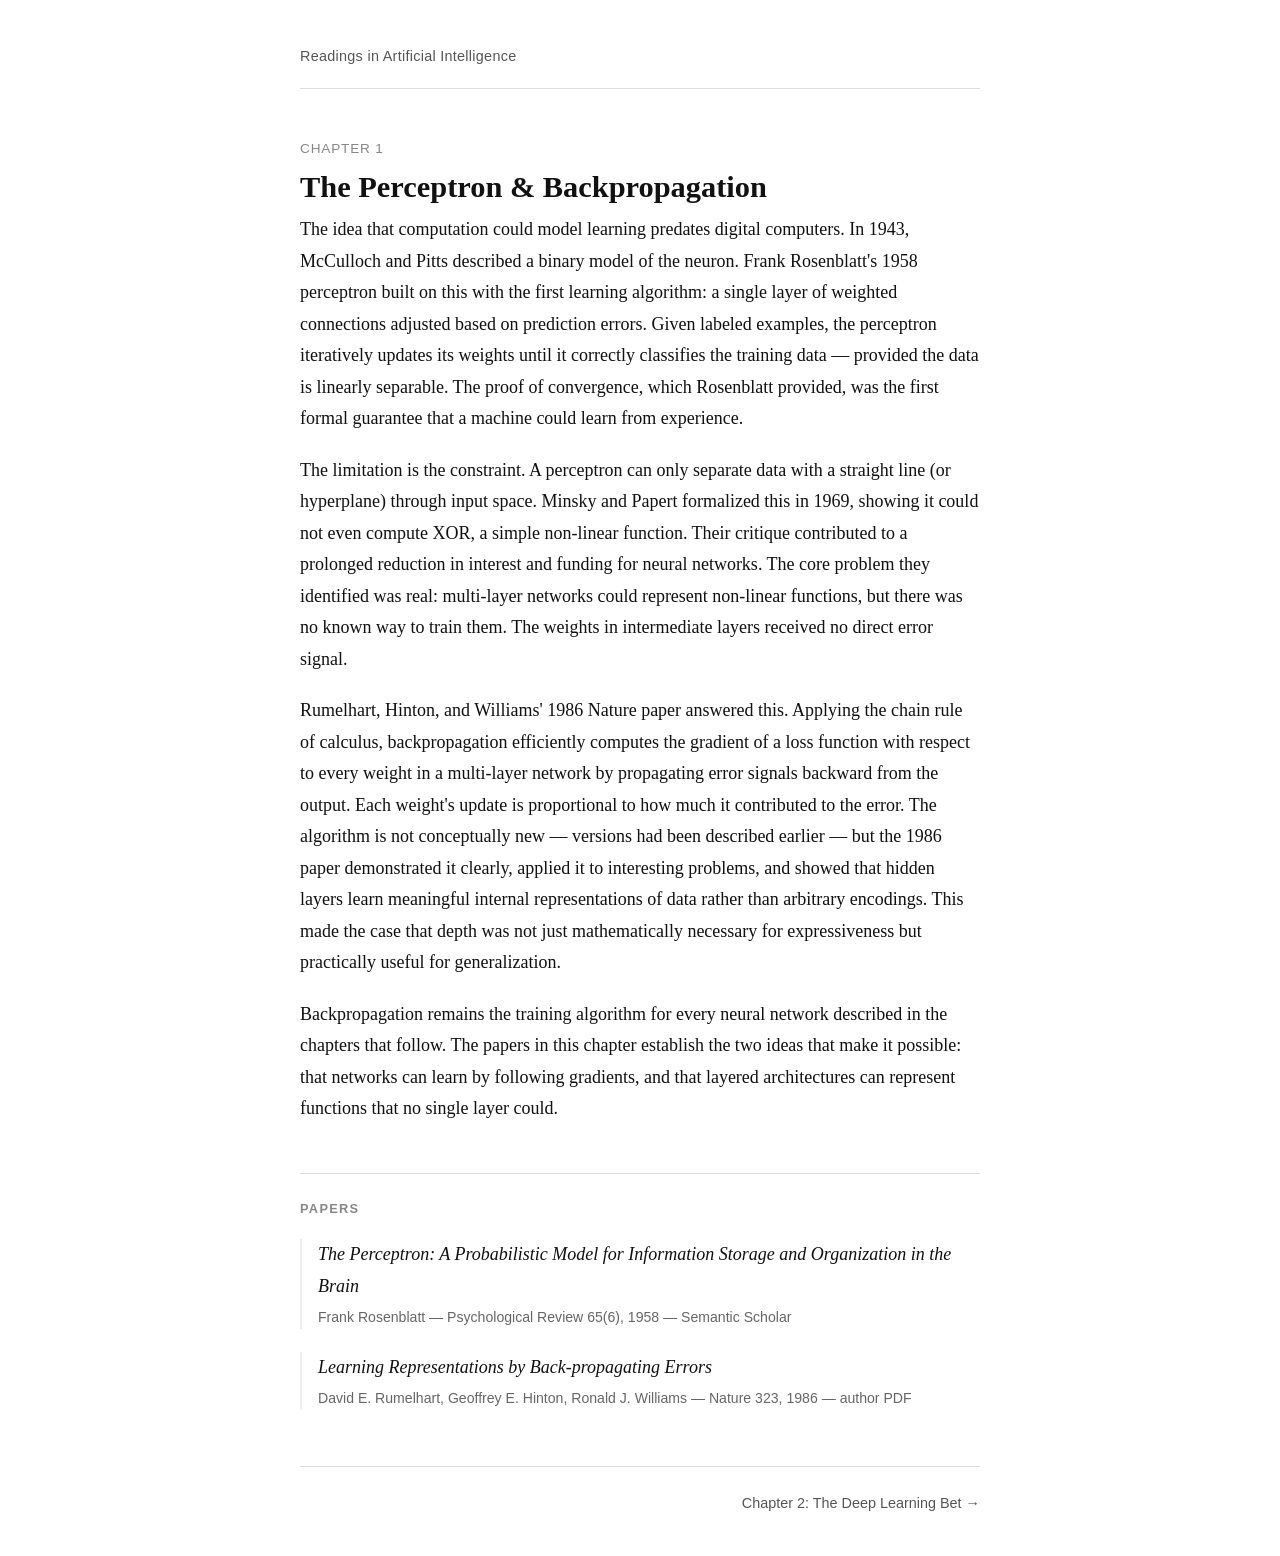
==== chapters/01-perceptron-backprop.html @ ef9a3bdb "Add initial site: 9 chapters covering foundational AI papers Plain HTML/CSS, GitHub Pages ready. Cov" ====
<!DOCTYPE html>
<html lang="en">
<head>
    <meta charset="UTF-8">
    <meta name="viewport" content="width=device-width, initial-scale=1.0">
    <meta name="description" content="The foundational papers on the perceptron and backpropagation — the learning algorithm at the heart of all modern neural networks.">
    <title>1. The Perceptron &amp; Backpropagation — Readings in AI</title>
    <link rel="stylesheet" href="../style.css">
</head>
<body>
<div class="container">

    <header>
        <a href="../index.html">Readings in Artificial Intelligence</a>
    </header>

    <div class="chapter-number">Chapter 1</div>
    <h1>The Perceptron &amp; Backpropagation</h1>

    <p>The idea that computation could model learning predates digital computers. In 1943, McCulloch and Pitts described a binary model of the neuron. Frank Rosenblatt's 1958 perceptron built on this with the first learning algorithm: a single layer of weighted connections adjusted based on prediction errors. Given labeled examples, the perceptron iteratively updates its weights until it correctly classifies the training data — provided the data is linearly separable. The proof of convergence, which Rosenblatt provided, was the first formal guarantee that a machine could learn from experience.</p>

    <p>The limitation is the constraint. A perceptron can only separate data with a straight line (or hyperplane) through input space. Minsky and Papert formalized this in 1969, showing it could not even compute XOR, a simple non-linear function. Their critique contributed to a prolonged reduction in interest and funding for neural networks. The core problem they identified was real: multi-layer networks could represent non-linear functions, but there was no known way to train them. The weights in intermediate layers received no direct error signal.</p>

    <p>Rumelhart, Hinton, and Williams' 1986 Nature paper answered this. Applying the chain rule of calculus, backpropagation efficiently computes the gradient of a loss function with respect to every weight in a multi-layer network by propagating error signals backward from the output. Each weight's update is proportional to how much it contributed to the error. The algorithm is not conceptually new — versions had been described earlier — but the 1986 paper demonstrated it clearly, applied it to interesting problems, and showed that hidden layers learn meaningful internal representations of data rather than arbitrary encodings. This made the case that depth was not just mathematically necessary for expressiveness but practically useful for generalization.</p>

    <p>Backpropagation remains the training algorithm for every neural network described in the chapters that follow. The papers in this chapter establish the two ideas that make it possible: that networks can learn by following gradients, and that layered architectures can represent functions that no single layer could.</p>

    <div class="papers">
        <h2>Papers</h2>
        <ul class="paper-list">
            <li>
                <a href="https://www.semanticscholar.org/paper/The-perceptron:-a-probabilistic-model-for-storage-Rosenblatt/5d11aad09f65431b5d3cb1d85328743c9e53ba96" rel="noopener noreferrer">
                    <span class="paper-title">The Perceptron: A Probabilistic Model for Information Storage and Organization in the Brain</span>
                </a>
                <span class="paper-meta">Frank Rosenblatt — Psychological Review 65(6), 1958 — Semantic Scholar</span>
            </li>
            <li>
                <a href="https://www.cs.toronto.edu/~hinton/absps/naturebp.pdf" rel="noopener noreferrer">
                    <span class="paper-title">Learning Representations by Back-propagating Errors</span>
                </a>
                <span class="paper-meta">David E. Rumelhart, Geoffrey E. Hinton, Ronald J. Williams — Nature 323, 1986 — author PDF</span>
            </li>
        </ul>
    </div>

    <nav class="chapter-nav">
        <span class="nav-placeholder"></span>
        <a href="02-deep-learning.html">Chapter 2: The Deep Learning Bet →</a>
    </nav>

</div>
</body>
</html>
---- style.css ----
*, *::before, *::after { box-sizing: border-box; margin: 0; padding: 0; }

body {
    font-family: Georgia, 'Times New Roman', serif;
    font-size: 18px;
    line-height: 1.75;
    color: #111;
    background: #fff;
    padding: 2.5rem 1rem;
}

.container {
    max-width: 680px;
    margin: 0 auto;
}

header {
    margin-bottom: 3rem;
    padding-bottom: 1rem;
    border-bottom: 1px solid #ddd;
}

header a {
    text-decoration: none;
    color: #555;
    font-family: -apple-system, BlinkMacSystemFont, 'Segoe UI', sans-serif;
    font-size: 0.9rem;
    letter-spacing: 0.02em;
}

header a:hover { color: #111; }

h1 {
    font-size: 1.9rem;
    line-height: 1.3;
    margin-bottom: 0.4rem;
}

h2 {
    font-family: -apple-system, BlinkMacSystemFont, 'Segoe UI', sans-serif;
    font-size: 1.15rem;
    font-weight: 600;
    margin-top: 2.5rem;
    margin-bottom: 0.6rem;
}

.chapter-number {
    font-family: -apple-system, BlinkMacSystemFont, 'Segoe UI', sans-serif;
    font-size: 0.85rem;
    color: #888;
    margin-bottom: 0.5rem;
    text-transform: uppercase;
    letter-spacing: 0.06em;
}

p { margin-bottom: 1.25rem; }

a { color: #111; }
a:hover { color: #555; }

.intro { margin-bottom: 2.5rem; }

/* Table of contents */
.toc {
    list-style: none;
    margin-top: 0.5rem;
}

.toc li {
    display: flex;
    align-items: baseline;
    gap: 0.8rem;
    margin-bottom: 0.7rem;
    font-family: -apple-system, BlinkMacSystemFont, 'Segoe UI', sans-serif;
    font-size: 1rem;
}

.toc-number {
    color: #aaa;
    min-width: 1.5rem;
    font-size: 0.85rem;
}

.toc a {
    text-decoration: none;
    color: #111;
}

.toc a:hover { text-decoration: underline; }

/* Papers section */
.papers {
    margin-top: 3rem;
    padding-top: 1.5rem;
    border-top: 1px solid #ddd;
}

.papers h2 {
    margin-top: 0;
    font-size: 0.8rem;
    text-transform: uppercase;
    letter-spacing: 0.1em;
    color: #888;
    font-weight: 600;
}

.paper-list {
    list-style: none;
    margin-top: 1.2rem;
}

.paper-list li {
    margin-bottom: 1.4rem;
    padding-left: 1rem;
    border-left: 2px solid #eee;
}

.paper-list .paper-title {
    font-style: italic;
}

.paper-list .paper-meta {
    display: block;
    font-size: 0.88rem;
    color: #666;
    font-family: -apple-system, BlinkMacSystemFont, 'Segoe UI', sans-serif;
    margin-top: 0.15rem;
}

.paper-list a {
    text-decoration: none;
}

.paper-list a:hover { text-decoration: underline; }

/* Chapter navigation */
nav.chapter-nav {
    margin-top: 3.5rem;
    padding-top: 1.5rem;
    border-top: 1px solid #ddd;
    display: flex;
    justify-content: space-between;
    font-family: -apple-system, BlinkMacSystemFont, 'Segoe UI', sans-serif;
    font-size: 0.9rem;
}

nav.chapter-nav a {
    text-decoration: none;
    color: #555;
}

nav.chapter-nav a:hover { color: #111; }
nav.chapter-nav .nav-placeholder { display: block; }

footer {
    margin-top: 4rem;
    padding-top: 1rem;
    border-top: 1px solid #ddd;
    font-size: 0.85rem;
    color: #888;
    font-family: -apple-system, BlinkMacSystemFont, 'Segoe UI', sans-serif;
}

footer a { color: #888; }
footer a:hover { color: #111; }
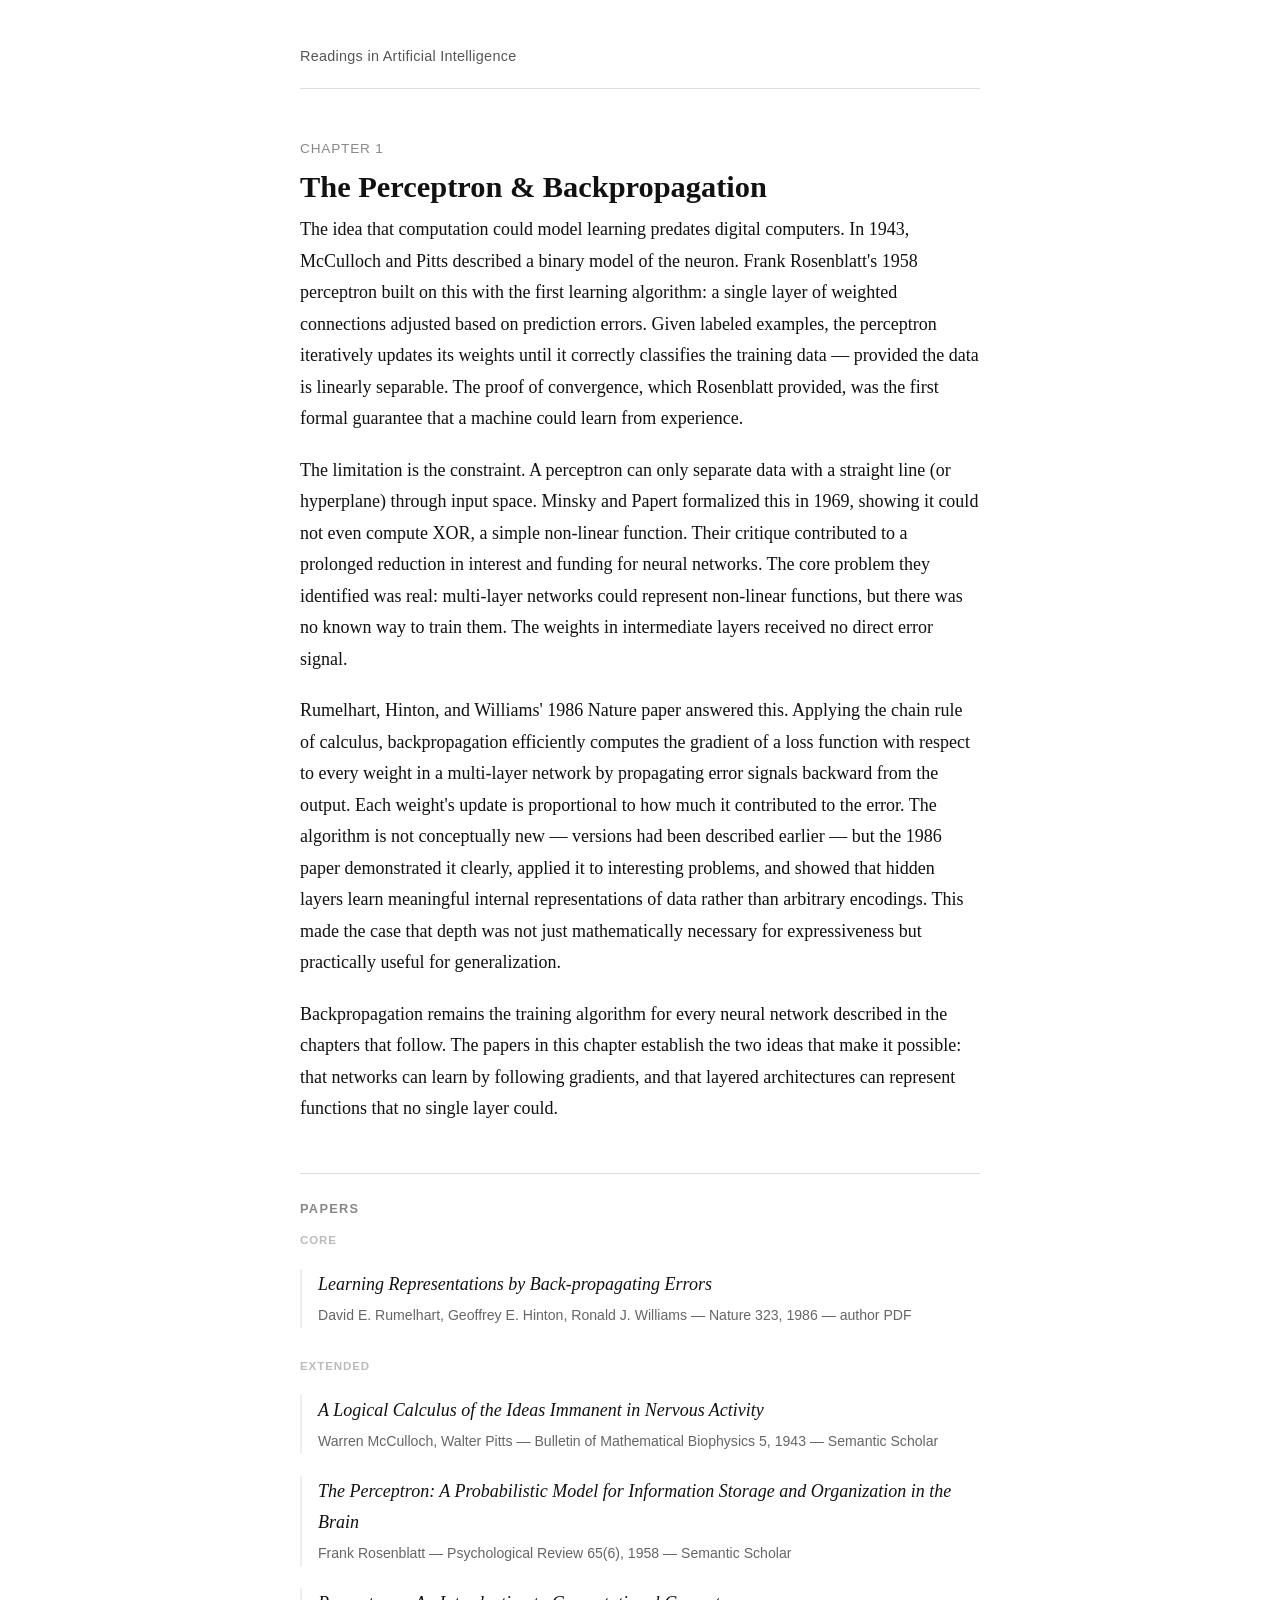
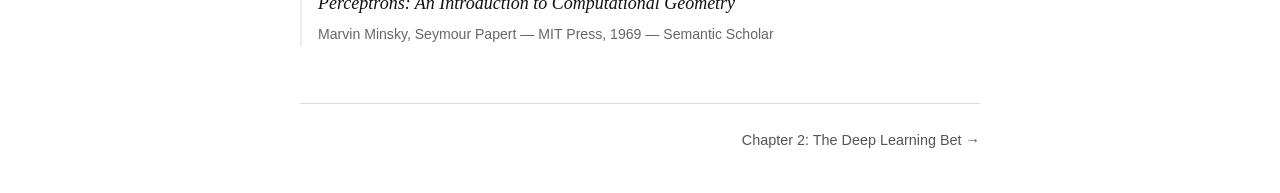
==== commit e172dceb: "Restructure reading list with Core/Extended tracks Introduce a two-tier paper structure across all 1" ====
--- a/chapters/01-perceptron-backprop.html
+++ b/chapters/01-perceptron-backprop.html
@@ -27,18 +27,34 @@
 
     <div class="papers">
         <h2>Papers</h2>
+        <h3>Core</h3>
         <ul class="paper-list">
             <li>
-                <a href="https://www.semanticscholar.org/paper/The-perceptron:-a-probabilistic-model-for-storage-Rosenblatt/5d11aad09f65431b5d3cb1d85328743c9e53ba96" rel="noopener noreferrer">
+                <a href="../papers/01-backprop-hinton-1986.pdf" rel="noopener noreferrer">
+                    <span class="paper-title">Learning Representations by Back-propagating Errors</span>
+                </a>
+                <span class="paper-meta">David E. Rumelhart, Geoffrey E. Hinton, Ronald J. Williams — Nature 323, 1986 — author PDF</span>
+            </li>
+        </ul>
+        <h3>Extended</h3>
+        <ul class="paper-list">
+            <li>
+                <a href="https://www.semanticscholar.org/paper/A-logical-calculus-of-the-ideas-immanent-in-nervous-McCulloch-Pitts/5272dce9cdc8b81cf7ec64cf9d94aec4db37ef4b" rel="noopener noreferrer">
+                    <span class="paper-title">A Logical Calculus of the Ideas Immanent in Nervous Activity</span>
+                </a>
+                <span class="paper-meta">Warren McCulloch, Walter Pitts — Bulletin of Mathematical Biophysics 5, 1943 — Semantic Scholar</span>
+            </li>
+            <li>
+                <a href="../papers/01-perceptron-rosenblatt-1958.pdf" rel="noopener noreferrer">
                     <span class="paper-title">The Perceptron: A Probabilistic Model for Information Storage and Organization in the Brain</span>
                 </a>
                 <span class="paper-meta">Frank Rosenblatt — Psychological Review 65(6), 1958 — Semantic Scholar</span>
             </li>
             <li>
-                <a href="https://www.cs.toronto.edu/~hinton/absps/naturebp.pdf" rel="noopener noreferrer">
-                    <span class="paper-title">Learning Representations by Back-propagating Errors</span>
+                <a href="https://www.semanticscholar.org/paper/Perceptrons%3A-An-Introduction-to-Computational-Minsky-Papert/74fbcae4937d67e5b94cefff3d5c399b20f0ab2e" rel="noopener noreferrer">
+                    <span class="paper-title">Perceptrons: An Introduction to Computational Geometry</span>
                 </a>
-                <span class="paper-meta">David E. Rumelhart, Geoffrey E. Hinton, Ronald J. Williams — Nature 323, 1986 — author PDF</span>
+                <span class="paper-meta">Marvin Minsky, Seymour Papert — MIT Press, 1969 — Semantic Scholar</span>
             </li>
         </ul>
     </div>
--- a/style.css
+++ b/style.css
@@ -104,6 +104,21 @@
     font-weight: 600;
 }
 
+.papers h3 {
+    font-family: -apple-system, BlinkMacSystemFont, 'Segoe UI', sans-serif;
+    font-size: 0.72rem;
+    text-transform: uppercase;
+    letter-spacing: 0.08em;
+    color: #bbb;
+    font-weight: 600;
+    margin-top: 1.75rem;
+    margin-bottom: 0;
+}
+
+.papers h3:first-of-type {
+    margin-top: 0.5rem;
+}
+
 .paper-list {
     list-style: none;
     margin-top: 1.2rem;
